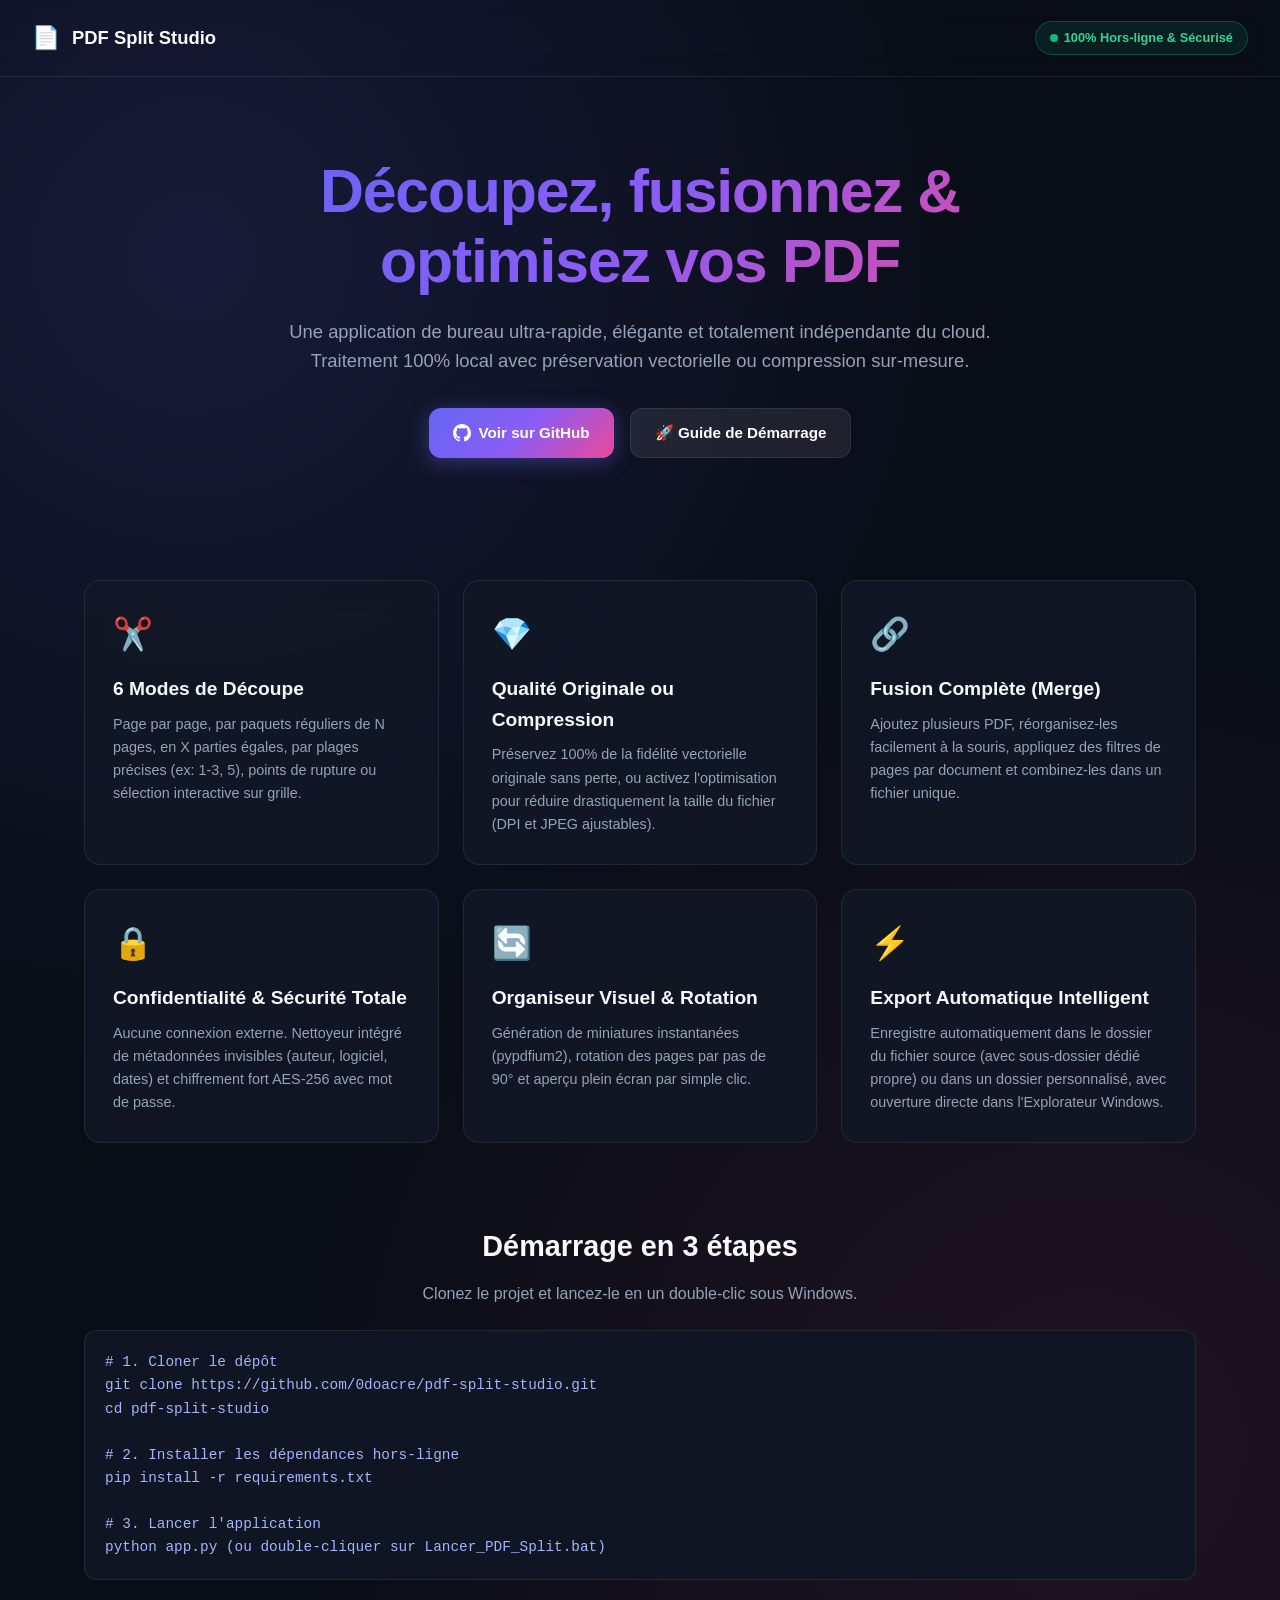
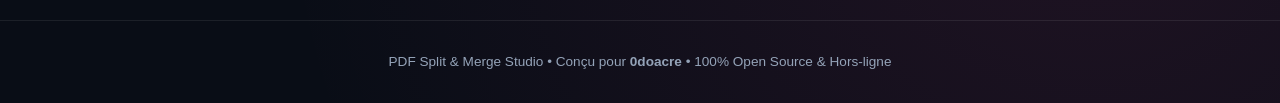
==== docs/index.html @ d1b97df0 "Add GitHub Pages showcase landing page in docs/" ====
<!DOCTYPE html>
<html lang="fr">
<head>
  <meta charset="UTF-8">
  <meta name="viewport" content="width=device-width, initial-scale=1.0">
  <title>PDF Split & Merge Studio - 100% Hors-ligne & Sécurisé</title>
  <meta name="description" content="Logiciel de bureau moderne, ultra-rapide et 100% hors-ligne pour la découpe, la fusion, la compression et la sécurisation de documents PDF.">
  <style>
    :root {
      --bg: #090d16;
      --card-bg: rgba(18, 24, 38, 0.85);
      --border: rgba(255, 255, 255, 0.08);
      --primary: #6366f1;
      --primary-hover: #4f46e5;
      --text: #f8fafc;
      --text-muted: #94a3b8;
      --accent-green: #10b981;
      --radius: 16px;
      --gradient: linear-gradient(135deg, #6366f1 0%, #8b5cf6 50%, #ec4899 100%);
    }
    *, *::before, *::after { box-sizing: border-box; margin: 0; padding: 0; }
    body {
      font-family: -apple-system, BlinkMacSystemFont, "Segoe UI", Roboto, sans-serif;
      background: var(--bg);
      background-image:
        radial-gradient(circle at 15% 15%, rgba(99, 102, 241, 0.15) 0%, transparent 45%),
        radial-gradient(circle at 85% 85%, rgba(236, 72, 153, 0.1) 0%, transparent 45%);
      color: var(--text);
      line-height: 1.6;
      min-height: 100vh;
      display: flex;
      flex-direction: column;
    }
    header {
      padding: 20px 32px;
      display: flex;
      align-items: center;
      justify-content: space-between;
      border-bottom: 1px solid var(--border);
      backdrop-filter: blur(12px);
      position: sticky;
      top: 0;
      z-index: 50;
    }
    .brand {
      display: flex;
      align-items: center;
      gap: 12px;
      font-size: 1.15rem;
      font-weight: 700;
    }
    .badge {
      display: inline-flex;
      align-items: center;
      gap: 6px;
      padding: 6px 14px;
      border-radius: 20px;
      background: rgba(16, 185, 129, 0.1);
      border: 1px solid rgba(16, 185, 129, 0.3);
      color: #34d399;
      font-size: 0.8rem;
      font-weight: 600;
    }
    .dot { width: 8px; height: 8px; border-radius: 50%; background: #10b981; }
    .hero {
      padding: 80px 24px 50px;
      text-align: center;
      max-width: 900px;
      margin: 0 auto;
    }
    .hero h1 {
      font-size: clamp(2.2rem, 5vw, 3.8rem);
      font-weight: 800;
      letter-spacing: -0.02em;
      line-height: 1.15;
      background: var(--gradient);
      -webkit-background-clip: text;
      -webkit-text-fill-color: transparent;
      margin-bottom: 20px;
    }
    .hero p {
      font-size: 1.15rem;
      color: var(--text-muted);
      margin-bottom: 32px;
      max-width: 720px;
      margin-left: auto;
      margin-right: auto;
    }
    .cta-row {
      display: flex;
      gap: 16px;
      justify-content: center;
      flex-wrap: wrap;
    }
    .btn {
      display: inline-flex;
      align-items: center;
      gap: 8px;
      padding: 12px 24px;
      border-radius: 12px;
      font-weight: 600;
      font-size: 0.95rem;
      text-decoration: none;
      transition: all 0.2s ease;
      cursor: pointer;
    }
    .btn-primary {
      background: var(--gradient);
      color: #fff;
      box-shadow: 0 4px 20px rgba(99, 102, 241, 0.4);
    }
    .btn-primary:hover {
      transform: translateY(-2px);
      box-shadow: 0 8px 28px rgba(99, 102, 241, 0.6);
    }
    .btn-secondary {
      background: rgba(255, 255, 255, 0.08);
      color: #fff;
      border: 1px solid var(--border);
    }
    .btn-secondary:hover {
      background: rgba(255, 255, 255, 0.12);
    }
    .section {
      padding: 40px 24px;
      max-width: 1160px;
      margin: 0 auto;
      width: 100%;
    }
    .grid {
      display: grid;
      grid-template-columns: repeat(auto-fit, minmax(320px, 1fr));
      gap: 24px;
      margin-top: 32px;
    }
    .card {
      background: var(--card-bg);
      border: 1px solid var(--border);
      border-radius: var(--radius);
      padding: 28px;
      backdrop-filter: blur(16px);
      transition: transform 0.2s ease, border-color 0.2s ease;
    }
    .card:hover {
      transform: translateY(-4px);
      border-color: rgba(99, 102, 241, 0.4);
    }
    .card-icon {
      font-size: 2rem;
      margin-bottom: 14px;
    }
    .card-title {
      font-size: 1.2rem;
      font-weight: 700;
      margin-bottom: 8px;
    }
    .card-desc {
      font-size: 0.9rem;
      color: var(--text-muted);
      line-height: 1.6;
    }
    .code-box {
      background: #0f1523;
      border: 1px solid var(--border);
      border-radius: 12px;
      padding: 20px;
      font-family: Consolas, monospace;
      font-size: 0.9rem;
      color: #a5b4fc;
      overflow-x: auto;
      margin-top: 16px;
    }
    footer {
      margin-top: auto;
      padding: 30px 24px;
      text-align: center;
      border-top: 1px solid var(--border);
      color: var(--text-muted);
      font-size: 0.85rem;
    }
  </style>
</head>
<body>

  <header>
    <div class="brand">
      <span style="font-size:1.4rem;">📄</span>
      <span>PDF Split Studio</span>
    </div>
    <div class="badge">
      <span class="dot"></span>
      <span>100% Hors-ligne & Sécurisé</span>
    </div>
  </header>

  <section class="hero">
    <h1>Découpez, fusionnez & optimisez vos PDF</h1>
    <p>Une application de bureau ultra-rapide, élégante et totalement indépendante du cloud. Traitement 100% local avec préservation vectorielle ou compression sur-mesure.</p>
    <div class="cta-row">
      <a href="https://github.com/0doacre/pdf-split-studio" class="btn btn-primary">
        <svg width="18" height="18" viewBox="0 0 24 24" fill="currentColor"><path d="M12 0C5.37 0 0 5.37 0 12c0 5.31 3.435 9.795 8.205 11.385.6.105.825-.255.825-.57 0-.285-.015-1.23-.015-2.235-3.015.555-3.795-.735-4.035-1.41-.135-.345-.72-1.41-1.23-1.695-.42-.225-1.02-.78-.015-.795.945-.015 1.62.87 1.845 1.23 1.08 1.815 2.805 1.305 3.495.99.105-.78.42-1.305.765-1.605-2.67-.3-5.46-1.335-5.46-5.925 0-1.305.465-2.385 1.23-3.225-.12-.3-.54-1.53.12-3.18 0 0 1.005-.315 3.3 1.23.96-.27 1.98-.405 3-.405s2.04.135 3 .405c2.295-1.56 3.3-1.23 3.3-1.23.66 1.65.24 2.88.12 3.18.765.84 1.23 1.905 1.23 3.225 0 4.605-2.805 5.625-5.475 5.925.435.375.81 1.095.81 2.22 0 1.605-.015 2.895-.015 3.3 0 .315.225.69.825.57A12.02 12.02 0 0 0 24 12c0-6.63-5.37-12-12-12z"/></svg>
        Voir sur GitHub
      </a>
      <a href="#demarrage" class="btn btn-secondary">🚀 Guide de Démarrage</a>
    </div>
  </section>

  <section class="section">
    <div class="grid">
      <div class="card">
        <div class="card-icon">✂️</div>
        <div class="card-title">6 Modes de Découpe</div>
        <div class="card-desc">Page par page, par paquets réguliers de N pages, en X parties égales, par plages précises (ex: 1-3, 5), points de rupture ou sélection interactive sur grille.</div>
      </div>

      <div class="card">
        <div class="card-icon">💎</div>
        <div class="card-title">Qualité Originale ou Compression</div>
        <div class="card-desc">Préservez 100% de la fidélité vectorielle originale sans perte, ou activez l'optimisation pour réduire drastiquement la taille du fichier (DPI et JPEG ajustables).</div>
      </div>

      <div class="card">
        <div class="card-icon">🔗</div>
        <div class="card-title">Fusion Complète (Merge)</div>
        <div class="card-desc">Ajoutez plusieurs PDF, réorganisez-les facilement à la souris, appliquez des filtres de pages par document et combinez-les dans un fichier unique.</div>
      </div>

      <div class="card">
        <div class="card-icon">🔒</div>
        <div class="card-title">Confidentialité & Sécurité Totale</div>
        <div class="card-desc">Aucune connexion externe. Nettoyeur intégré de métadonnées invisibles (auteur, logiciel, dates) et chiffrement fort AES-256 avec mot de passe.</div>
      </div>

      <div class="card">
        <div class="card-icon">🔄</div>
        <div class="card-title">Organiseur Visuel & Rotation</div>
        <div class="card-desc">Génération de miniatures instantanées (pypdfium2), rotation des pages par pas de 90° et aperçu plein écran par simple clic.</div>
      </div>

      <div class="card">
        <div class="card-icon">⚡</div>
        <div class="card-title">Export Automatique Intelligent</div>
        <div class="card-desc">Enregistre automatiquement dans le dossier du fichier source (avec sous-dossier dédié propre) ou dans un dossier personnalisé, avec ouverture directe dans l'Explorateur Windows.</div>
      </div>
    </div>
  </section>

  <section class="section" id="demarrage">
    <h2 style="font-size:1.8rem; font-weight:700; text-align:center; margin-bottom:12px;">Démarrage en 3 étapes</h2>
    <p style="text-align:center; color:var(--text-muted); margin-bottom:24px;">Clonez le projet et lancez-le en un double-clic sous Windows.</p>

    <div class="code-box">
      # 1. Cloner le dépôt<br>
      git clone https://github.com/0doacre/pdf-split-studio.git<br>
      cd pdf-split-studio<br><br>
      # 2. Installer les dépendances hors-ligne<br>
      pip install -r requirements.txt<br><br>
      # 3. Lancer l'application<br>
      python app.py   (ou double-cliquer sur Lancer_PDF_Split.bat)
    </div>
  </section>

  <footer>
    <p>PDF Split & Merge Studio • Conçu pour <strong>0doacre</strong> • 100% Open Source & Hors-ligne</p>
  </footer>

</body>
</html>
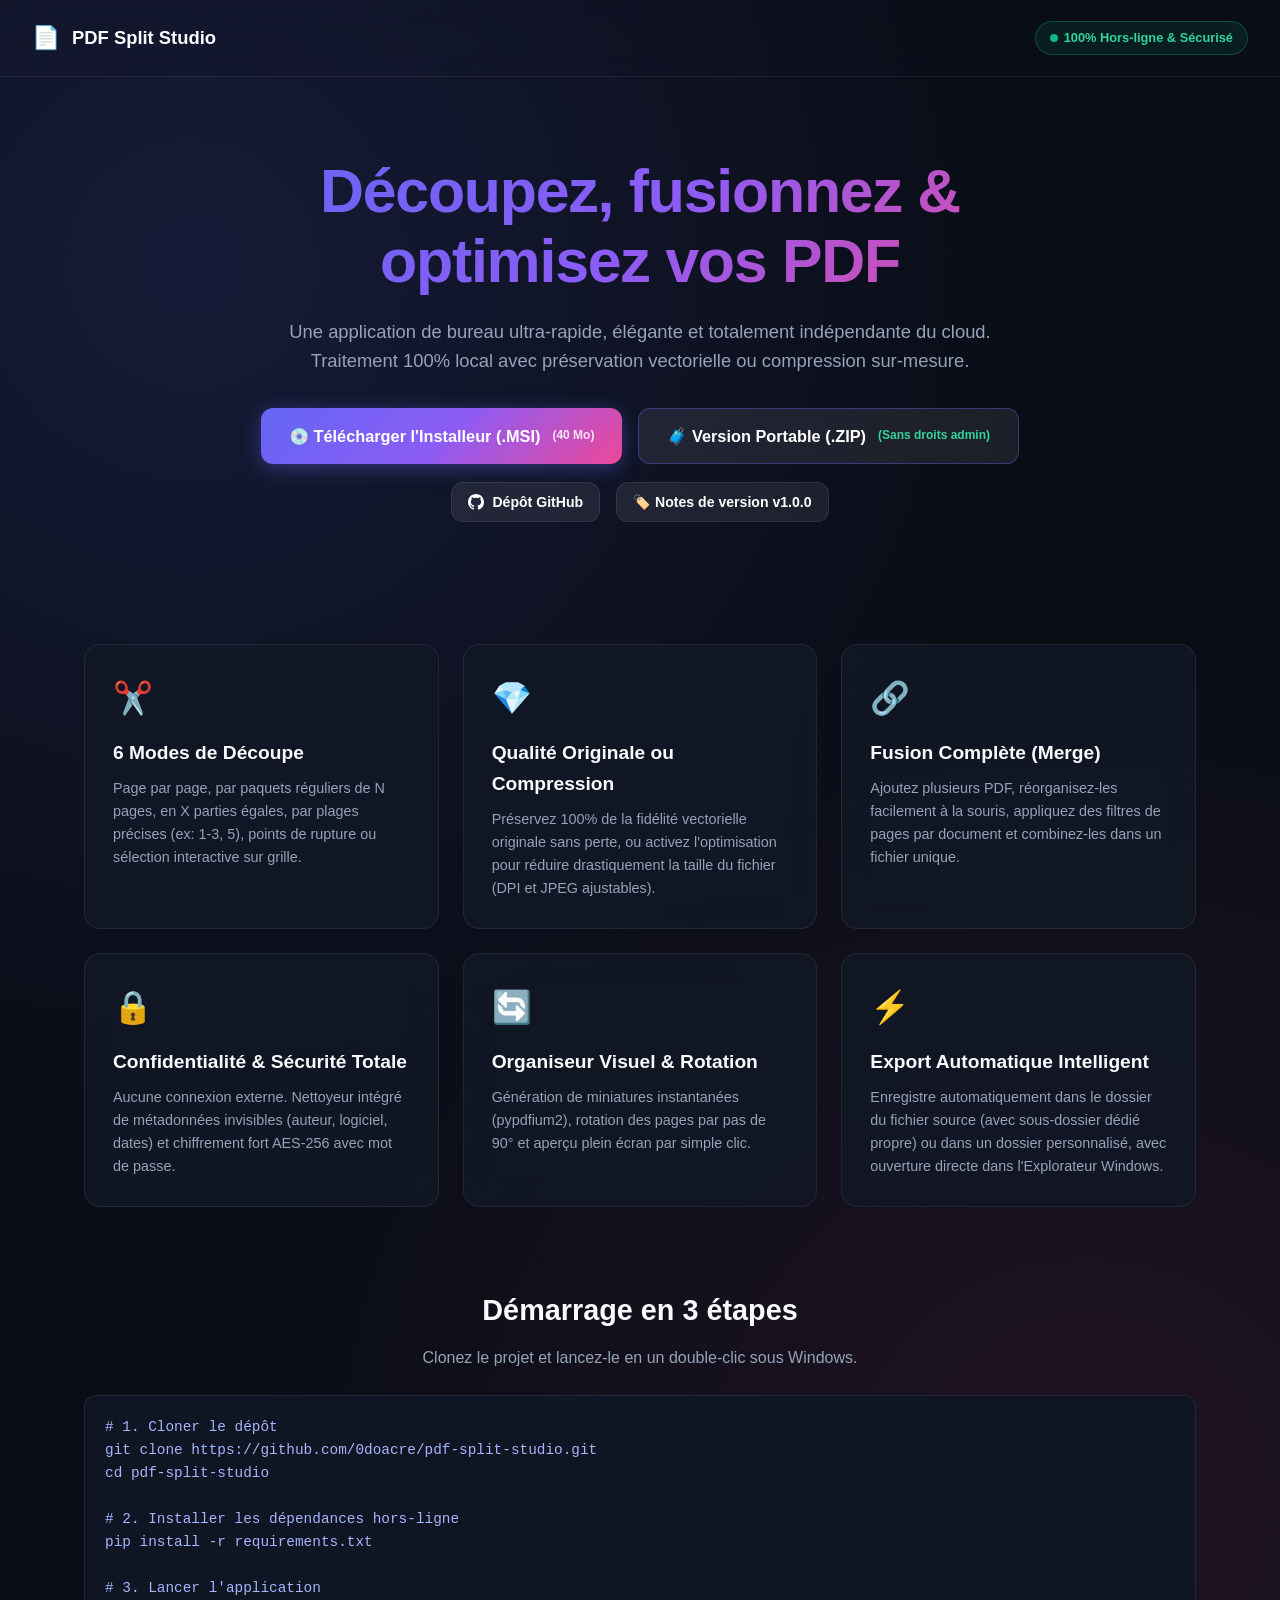
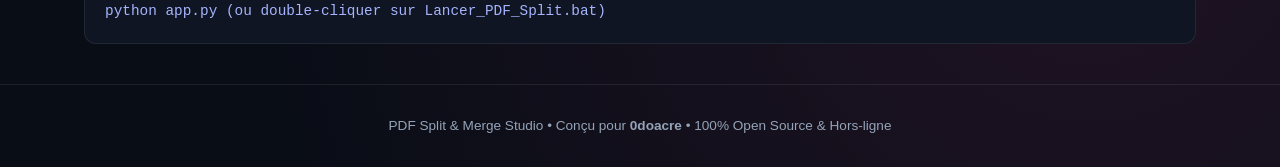
==== commit fea6377d: "Add MSI installer definition, portable package config, and release download links" ====
--- a/docs/index.html
+++ b/docs/index.html
@@ -196,12 +196,24 @@
   <section class="hero">
     <h1>Découpez, fusionnez & optimisez vos PDF</h1>
     <p>Une application de bureau ultra-rapide, élégante et totalement indépendante du cloud. Traitement 100% local avec préservation vectorielle ou compression sur-mesure.</p>
+    <div class="cta-row" style="margin-bottom: 18px;">
+      <a href="https://github.com/0doacre/pdf-split-studio/releases/download/v1.0.0/PDF_Split_Studio_Installer.msi" class="btn btn-primary" style="font-size: 1.02rem; padding: 14px 28px;">
+        <span>💿 Télécharger l'Installeur (.MSI)</span>
+        <span style="font-size:0.75rem; opacity:0.85; margin-left:4px;">(40 Mo)</span>
+      </a>
+      <a href="https://github.com/0doacre/pdf-split-studio/releases/download/v1.0.0/PDF_Split_Studio_Portable.zip" class="btn btn-secondary" style="font-size: 1.02rem; padding: 14px 28px; border-color: rgba(99, 102, 241, 0.4);">
+        <span>🧳 Version Portable (.ZIP)</span>
+        <span style="font-size:0.75rem; color:#34d399; margin-left:4px;">(Sans droits admin)</span>
+      </a>
+    </div>
     <div class="cta-row">
-      <a href="https://github.com/0doacre/pdf-split-studio" class="btn btn-primary">
-        <svg width="18" height="18" viewBox="0 0 24 24" fill="currentColor"><path d="M12 0C5.37 0 0 5.37 0 12c0 5.31 3.435 9.795 8.205 11.385.6.105.825-.255.825-.57 0-.285-.015-1.23-.015-2.235-3.015.555-3.795-.735-4.035-1.41-.135-.345-.72-1.41-1.23-1.695-.42-.225-1.02-.78-.015-.795.945-.015 1.62.87 1.845 1.23 1.08 1.815 2.805 1.305 3.495.99.105-.78.42-1.305.765-1.605-2.67-.3-5.46-1.335-5.46-5.925 0-1.305.465-2.385 1.23-3.225-.12-.3-.54-1.53.12-3.18 0 0 1.005-.315 3.3 1.23.96-.27 1.98-.405 3-.405s2.04.135 3 .405c2.295-1.56 3.3-1.23 3.3-1.23.66 1.65.24 2.88.12 3.18.765.84 1.23 1.905 1.23 3.225 0 4.605-2.805 5.625-5.475 5.925.435.375.81 1.095.81 2.22 0 1.605-.015 2.895-.015 3.3 0 .315.225.69.825.57A12.02 12.02 0 0 0 24 12c0-6.63-5.37-12-12-12z"/></svg>
-        Voir sur GitHub
-      </a>
-      <a href="#demarrage" class="btn btn-secondary">🚀 Guide de Démarrage</a>
+      <a href="https://github.com/0doacre/pdf-split-studio" class="btn btn-secondary" style="font-size:0.88rem; padding:8px 16px;">
+        <svg width="16" height="16" viewBox="0 0 24 24" fill="currentColor"><path d="M12 0C5.37 0 0 5.37 0 12c0 5.31 3.435 9.795 8.205 11.385.6.105.825-.255.825-.57 0-.285-.015-1.23-.015-2.235-3.015.555-3.795-.735-4.035-1.41-.135-.345-.72-1.41-1.23-1.695-.42-.225-1.02-.78-.015-.795.945-.015 1.62.87 1.845 1.23 1.08 1.815 2.805 1.305 3.495.99.105-.78.42-1.305.765-1.605-2.67-.3-5.46-1.335-5.46-5.925 0-1.305.465-2.385 1.23-3.225-.12-.3-.54-1.53.12-3.18 0 0 1.005-.315 3.3 1.23.96-.27 1.98-.405 3-.405s2.04.135 3 .405c2.295-1.56 3.3-1.23 3.3-1.23.66 1.65.24 2.88.12 3.18.765.84 1.23 1.905 1.23 3.225 0 4.605-2.805 5.625-5.475 5.925.435.375.81 1.095.81 2.22 0 1.605-.015 2.895-.015 3.3 0 .315.225.69.825.57A12.02 12.02 0 0 0 24 12c0-6.63-5.37-12-12-12z"/></svg>
+        Dépôt GitHub
+      </a>
+      <a href="https://github.com/0doacre/pdf-split-studio/releases/tag/v1.0.0" class="btn btn-secondary" style="font-size:0.88rem; padding:8px 16px;">
+        🏷️ Notes de version v1.0.0
+      </a>
     </div>
   </section>
 
